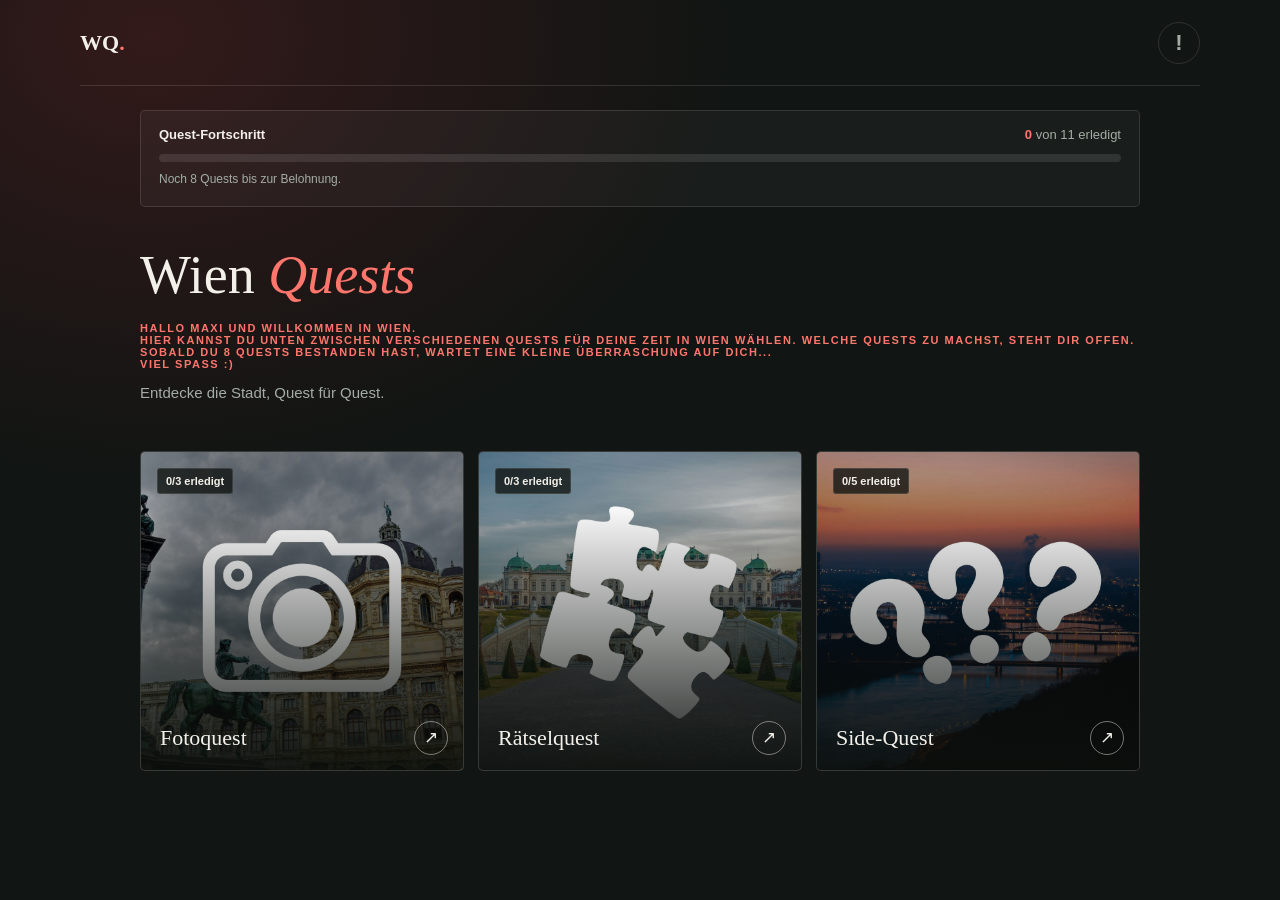
==== index.html @ 74e20c8c "Add files via upload" ====
<!doctype html>
<html lang="de">
<head>
	<meta charset="utf-8">
	<meta name="viewport" content="width=device-width, initial-scale=1">
	<meta name="theme-color" content="#111513">
	<title>Wiener Quest</title>
	<link rel="stylesheet" href="main.css">
</head>
<body>
	<header class="site-header">
		<a class="brand" href="index.html" aria-label="Zur Startseite">WQ<span>.</span></a>
		<a class="settings-link" href="legalnotice.html" aria-label="Legalnotice" title="Legalnotice"> ! </a>
	</header>

	<main class="page-content home-page">
		<section class="progress-panel" aria-labelledby="progress-title">
			<div class="progress-summary">
				<h2 id="progress-title">Quest-Fortschritt</h2>
				<p><span id="completed-count">0</span> von 11 erledigt</p>
			</div>
			<a class="progress-track-link" id="reward-link" href="bestanden.html" aria-label="Belohnung nach acht erledigten Quests" aria-disabled="true" tabindex="-1">
				<div class="progress-track" role="progressbar" aria-label="Erledigte Quests" aria-valuemin="0" aria-valuemax="11" aria-valuenow="0">
					<div class="progress-fill"></div>
				</div>
			</a>
			<p class="progress-unlock-status" id="reward-unlock-status" aria-live="polite">Noch 8 Quests bis zur Belohnung.</p>
		</section>

		<section class="intro" aria-labelledby="page-title">
      
            <h1 id="page-title">Wien <span>Quests</span></h1> </br> 
			<p class="eyebrow">Hallo Maxi und willkommen in Wien. </br> 
                Hier kannst du unten zwischen verschiedenen Quests für deine Zeit in Wien wählen.
                Welche Quests zu machst, steht dir offen. <br> Sobald du 8 Quests bestanden hast, wartet eine kleine Überraschung auf dich... 
                <br> Viel Spaß :)</p>
			<p class="intro-copy">Entdecke die Stadt, Quest für Quest.</p>
		</section>

		<nav class="quest-grid" aria-label="Quests auswählen">
			<a class="quest-card quest-card--photo" href="fotoquests.html">
				<span class="quest-visual" aria-hidden="true"></span>
				<span class="quest-title">Fotoquest</span>
				<span class="quest-progress-label" data-quest-group="foto">0/3 erledigt</span>
				<span class="quest-arrow" aria-hidden="true">↗</span>
			</a>
			<a class="quest-card quest-card--riddle" href="reatselquest.html">
				<span class="quest-visual" aria-hidden="true"></span>
				<span class="quest-title">Rätselquest</span>
				<span class="quest-progress-label" data-quest-group="raetsel">0/3 erledigt</span>
				<span class="quest-arrow" aria-hidden="true">↗</span>
			</a>
			<a class="quest-card quest-card--rain" href="side-quests.html">
				<span class="quest-visual" aria-hidden="true"></span>
				<span class="quest-title">Side-Quest</span>
				<span class="quest-progress-label" data-quest-group="side">0/5 erledigt</span>
				<span class="quest-arrow" aria-hidden="true">↗</span>
			</a>
		</nav>
	</main>
	<script src="fotoquest.js" defer></script>
</body>
</html>
---- main.css ----
:root {
	color-scheme: dark;
	--page: #111513;
	--surface: #1a201d;
	--surface-hover: #222a26;
	--ink: #f2f0e9;
	--muted: #a3ada5;
	--accent: #ff766d;
	--line: rgba(242, 240, 233, 0.13);
}

* {
	box-sizing: border-box;
}

body {
	min-width: 0;
	min-height: 100vh;
	margin: 0;
	color: var(--ink);
	background:
		radial-gradient(ellipse at 12% 4%, rgba(153, 39, 48, 0.25), transparent 36rem),
		var(--page);
	font-family: "Trebuchet MS", "Segoe UI", sans-serif;
}

.site-header {
	width: min(100% - 40px, 1120px);
	height: 76px;
	margin: 0 auto;
	display: flex;
	align-items: center;
	justify-content: space-between;
	border-bottom: 1px solid var(--line);
}

.brand {
	color: var(--ink);
	font-family: Georgia, "Times New Roman", serif;
	font-size: 22px;
	font-weight: 700;
	text-decoration: none;
}

.brand span {
	color: var(--accent);
}

.settings-link {
	width: 42px;
	height: 42px;
	display: grid;
	place-items: center;
	color: var(--muted);
	border: 1px solid var(--line);
	border-radius: 50%;
	margin-left: auto;
	font-size: 22px;
	font-weight: 700;
	text-decoration: none;
	transition: color 160ms ease, border-color 160ms ease, background 160ms ease;
}

.settings-link:hover,
.settings-link:focus-visible {
	color: var(--accent);
	border-color: var(--accent);
	background: rgba(255, 118, 109, 0.08);
}

.settings-link svg {
	width: 19px;
	height: 19px;
	fill: none;
	stroke: currentColor;
	stroke-linecap: round;
	stroke-linejoin: round;
	stroke-width: 1.5;
}

.page-content {
	width: min(100% - 40px, 1000px);
	margin: 0 auto;
	padding: 76px 0 88px;
}

.page-content.home-page {
	padding-top: 24px;
}

.intro {
	margin-bottom: 42px;
}

.eyebrow {
	margin: 0 0 14px;
	color: var(--accent);
	font-size: 11px;
	font-weight: 700;
	letter-spacing: 0.14em;
	text-transform: uppercase;
}

h1 {
	margin: 0;
	font-family: Georgia, "Times New Roman", serif;
	font-size: 54px;
	font-weight: 400;
	line-height: 1.05;
}

h1 span {
	color: var(--accent);
	font-style: italic;
}

.intro-copy {
	margin: 14px 0 0;
	color: var(--muted);
	font-size: 15px;
}

.legal-page .intro {
	margin-bottom: 32px;
}

.reward-page .intro {
	margin-bottom: 24px;
}

.reward-message {
	max-width: 64ch;
	margin: 0 0 24px;
	color: var(--muted);
	font-size: 16px;
	line-height: 1.65;
}

.spotify-embed {
	width: min(100%, 660px);
	height: 352px;
	display: block;
	border: 0;
	border-radius: 5px;
}

.legal-sections {
	border-top: 1px solid var(--line);
}

.legal-section {
	padding: 22px 0;
	border-bottom: 1px solid var(--line);
}

.legal-section h2 {
	margin: 0 0 10px;
	font-family: Georgia, "Times New Roman", serif;
	font-size: 24px;
	font-weight: 400;
}

.legal-section p {
	max-width: 72ch;
	margin: 8px 0 0;
	color: var(--muted);
	font-size: 14px;
	line-height: 1.65;
}

.reset-section {
	margin-top: 28px;
	border-top: 1px solid var(--line);
}

.reset-status {
	min-height: 18px;
}

.legal-placeholder {
	color: var(--accent);
}

.progress-panel {
	margin-bottom: 40px;
	padding: 16px 18px;
	background: rgba(255, 255, 255, 0.035);
	border: 1px solid var(--line);
	border-radius: 5px;
}

.progress-summary {
	display: flex;
	align-items: baseline;
	justify-content: space-between;
	gap: 16px;
	margin-bottom: 12px;
}

.progress-summary h2,
.progress-summary p {
	margin: 0;
	font-size: 13px;
}

.progress-summary h2 {
	color: var(--ink);
	font-weight: 600;
}

.progress-summary p {
	color: var(--muted);
}

.progress-summary p span {
	color: var(--accent);
	font-weight: 700;
}

.progress-track {
	height: 8px;
	overflow: hidden;
	background: rgba(255, 255, 255, 0.1);
	border-radius: 99px;
}

.progress-track-link {
	display: block;
	color: inherit;
	text-decoration: none;
}

.progress-track-link[aria-disabled="true"] {
	cursor: default;
	pointer-events: none;
}

.progress-track-link.is-unlocked {
	cursor: pointer;
}

.progress-track-link.is-unlocked .progress-track {
	height: 12px;
	background: rgba(255, 118, 109, 0.22);
	box-shadow: 0 0 0 2px rgba(255, 118, 109, 0.25), 0 0 18px rgba(255, 118, 109, 0.28);
}

.progress-track-link.is-unlocked .progress-fill {
	background: linear-gradient(90deg, #ff766d, #ffd166);
}

.progress-track-link.is-unlocked:focus-visible {
	outline: 2px solid var(--accent);
	outline-offset: 5px;
	border-radius: 99px;
}

.progress-unlock-status {
	min-height: 18px;
	margin: 10px 0 0;
	color: var(--muted);
	font-size: 12px;
}

.progress-panel.is-unlocked {
	border-color: var(--accent);
	background: rgba(255, 118, 109, 0.06);
}

.progress-panel.is-unlocked .progress-unlock-status {
	color: var(--accent);
	font-weight: 700;
}

.progress-fill {
	width: 0;
	height: 100%;
	background: linear-gradient(90deg, #a92e39, var(--accent));
	border-radius: inherit;
	transition: width 350ms ease;
}

.photo-page .intro {
	margin-bottom: 32px;
}

.side-page .intro {
	margin-bottom: 32px;
}

.side-quest-list {
	display: grid;
	gap: 14px;
}

.side-quest {
	padding: 20px;
	background: var(--surface);
	border: 1px solid var(--line);
	border-radius: 5px;
	transition: border-color 180ms ease;
}

.side-quest.is-complete {
	border-color: var(--accent);
}

.side-quest-heading {
	display: grid;
	grid-template-columns: 42px minmax(0, 1fr);
	gap: 14px;
	align-items: start;
}

.side-quest h2 {
	margin: 0;
	font-family: Georgia, "Times New Roman", serif;
	font-size: 22px;
	font-weight: 400;
}

.side-quest-heading p {
	margin: 7px 0 0;
	color: var(--muted);
	font-size: 14px;
	line-height: 1.5;
}

.side-quest-content {
	margin: 18px 0 0 56px;
}

.side-quest-content label {
	display: block;
	margin-bottom: 8px;
	color: var(--ink);
	font-size: 13px;
	font-weight: 700;
}

.side-quest-controls {
	display: grid;
	grid-template-columns: minmax(0, 1fr) auto;
	gap: 10px;
}

.side-quest-content input[type="number"],
.side-quest-content input[type="url"] {
	min-width: 0;
	min-height: 42px;
	padding: 9px 11px;
	color: var(--ink);
	background: var(--page);
	border: 1px solid var(--line);
	border-radius: 4px;
	font: inherit;
}

.side-quest-content input[type="range"] {
	width: 100%;
	margin: 5px 0 0;
	accent-color: var(--accent);
}

.side-quest-content input:focus-visible,
.side-quest-content button:focus-visible {
	outline: 2px solid var(--accent);
	outline-offset: 3px;
}

.side-quest-content button:disabled {
	opacity: 0.6;
	cursor: not-allowed;
}

.side-quest-status {
	min-height: 18px;
	margin: 8px 0 0 56px;
	color: var(--muted);
	font-size: 12px;
}

.riddle-page .intro {
	margin-bottom: 32px;
}

.riddle-list {
	display: grid;
	gap: 14px;
}

.riddle-card {
	padding: 20px;
	background: var(--surface);
	border: 1px solid var(--line);
	border-radius: 5px;
	transition: border-color 180ms ease;
}

.riddle-card.is-complete {
	border-color: var(--accent);
}

.riddle-card-heading {
	display: grid;
	grid-template-columns: 42px minmax(0, 1fr);
	gap: 14px;
	align-items: start;
}

.riddle-card h2 {
	margin: 0;
	font-family: Georgia, "Times New Roman", serif;
	font-size: 22px;
	font-weight: 400;
}

.riddle-card-heading p {
	margin: 7px 0 0;
	color: var(--muted);
	font-size: 14px;
	line-height: 1.5;
}

.riddle-form {
	margin: 18px 0 0 56px;
}

.riddle-form label {
	display: block;
	margin-bottom: 8px;
	color: var(--ink);
	font-size: 13px;
	font-weight: 700;
}

.riddle-controls {
	display: grid;
	grid-template-columns: minmax(0, 1fr) auto;
	gap: 10px;
}

.riddle-controls input {
	min-width: 0;
	min-height: 42px;
	padding: 9px 11px;
	color: var(--ink);
	background: var(--page);
	border: 1px solid var(--line);
	border-radius: 4px;
	font: inherit;
}

.riddle-controls input:focus-visible {
	outline: 2px solid var(--accent);
	outline-offset: 3px;
}

.riddle-controls input[aria-invalid="true"] {
	border-color: #ff766d;
}

.riddle-submit {
	min-height: 42px;
	margin-top: 0;
}

.riddle-submit:disabled {
	opacity: 0.65;
	cursor: default;
}

.riddle-feedback {
	min-height: 18px;
	margin: 8px 0 0;
	color: var(--muted);
	font-size: 12px;
}

.riddle-feedback.is-correct {
	color: var(--accent);
	font-weight: 700;
}

.riddle-feedback.is-incorrect {
	color: #ff9289;
}

.file-label {
	display: block;
	margin-bottom: 8px;
	color: var(--ink);
	font-size: 13px;
	font-weight: 700;
}

.photo-upload-form input[type="file"],
.side-quest-content input[type="file"] {
	width: 100%;
	color: var(--muted);
	font: inherit;
}

.photo-upload-form input:focus-visible,
.upload-button:focus-visible {
	outline: 2px solid var(--accent);
	outline-offset: 3px;
}

.photo-quest-list {
	display: grid;
	gap: 14px;
}

.photo-quest {
	padding: 20px;
	background: var(--surface);
	border: 1px solid var(--line);
	border-radius: 5px;
	transition: border-color 180ms ease;
}

.photo-quest.is-complete {
	border-color: var(--accent);
}

.photo-quest-heading {
	display: grid;
	grid-template-columns: 42px minmax(0, 1fr);
	gap: 14px;
	align-items: start;
}

.quest-number {
	color: var(--accent);
	font-family: Georgia, "Times New Roman", serif;
	font-size: 21px;
}

.photo-quest h2 {
	margin: 0;
	font-family: Georgia, "Times New Roman", serif;
	font-size: 22px;
	font-weight: 400;
}

.photo-quest-heading p {
	margin: 7px 0 0;
	color: var(--muted);
	font-size: 14px;
	line-height: 1.5;
}

.photo-upload-form {
	margin: 18px 0 0 56px;
}

.photo-upload-form input[type="file"]::file-selector-button,
.side-quest-content input[type="file"]::file-selector-button {
	margin-right: 10px;
	padding: 8px 10px;
	color: var(--ink);
	background: var(--page);
	border: 1px solid var(--line);
	border-radius: 3px;
	cursor: pointer;
}

.upload-button {
	min-height: 42px;
	margin-top: 12px;
	padding: 0 16px;
	color: #201312;
	background: var(--accent);
	border: 0;
	border-radius: 4px;
	font: inherit;
	font-size: 13px;
	font-weight: 700;
	cursor: pointer;
}

.upload-button:hover {
	background: #ff9289;
}

.upload-button:disabled,
.photo-upload-form input[type="file"]:disabled {
	opacity: 0.6;
	cursor: not-allowed;
}

.completion-label {
	margin: 12px 0 0;
	color: var(--accent);
	font-size: 13px;
	font-weight: 700;
}

.upload-status {
	min-height: 18px;
	margin: 6px 0 0;
	color: var(--muted);
	font-size: 12px;
}

.confetti-layer {
	position: fixed;
	inset: 0;
	z-index: 10;
	overflow: hidden;
	pointer-events: none;
}

.confetti-piece {
	position: absolute;
	top: -12px;
	width: 9px;
	height: 14px;
	border-radius: 2px;
	animation: confetti-fall 2.8s ease-in forwards;
}

@keyframes confetti-fall {
	to {
		transform: translate3d(var(--confetti-drift), 105vh, 0) rotate(720deg);
		opacity: 0;
	}
}

@media (prefers-reduced-motion: reduce) {
	*,
	*::before,
	*::after {
		scroll-behavior: auto !important;
		animation-duration: 1.5s !important;
		transition-duration: 0.01ms !important;
	}
}

.quest-grid {
	display: grid;
	grid-template-columns: repeat(2, minmax(0, 1fr));
	gap: 16px;
}

.quest-card {
	position: relative;
	min-height: 220px;
	overflow: hidden;
	display: flex;
	align-items: flex-end;
	padding: 21px;
	color: var(--ink);
	background: var(--surface);
	border: 1px solid var(--line);
	border-radius: 5px;
	text-decoration: none;
	isolation: isolate;
	transition: border-color 180ms ease, transform 180ms ease;
}

.quest-card:hover {
	border-color: rgba(255, 118, 109, 0.62);
	transform: translateY(-3px);
}

.quest-card.is-complete {
	border-color: var(--accent);
}

.quest-progress-label {
	position: absolute;
	top: 16px;
	left: 16px;
	padding: 6px 8px;
	color: var(--ink);
	background: rgba(17, 21, 19, 0.78);
	border: 1px solid var(--line);
	border-radius: 3px;
	font-size: 11px;
	font-weight: 700;
}

.quest-card.is-complete .quest-progress-label {
	color: var(--accent);
	border-color: rgba(255, 118, 109, 0.55);
}

.quest-card:focus-visible,
.brand:focus-visible {
	outline: 2px solid var(--accent);
	outline-offset: 4px;
}

.quest-visual {
	position: absolute;
	z-index: -2;
	inset: 0;
	background-position: center;
	background-size: cover;
	transition: transform 350ms ease;
}

.quest-card:hover .quest-visual {
	transform: scale(1.035);
}

.quest-visual::after {
	position: absolute;
	inset: 0;
	content: "";
	background: linear-gradient(0deg, rgba(11, 15, 12, 0.92), rgba(11, 15, 12, 0.03) 82%);
}

.quest-card--photo .quest-visual {
	background-image: url("img/fotoquest.jpg"), linear-gradient(135deg, #5a1c25, #b83b42 58%, #e47764);
}

.quest-card--riddle .quest-visual {
	background-image: url("img/raetselquest.jpg"), linear-gradient(135deg, #401b2a, #963244 56%, #cf665b);
}

.quest-card--rain .quest-visual {
	background-image: url("img/side.jpg"), linear-gradient(135deg, #4c2025, #a33c3f 54%, #d76c59);
}

.quest-title {
	font-family: Georgia, "Times New Roman", serif;
	font-size: 25px;
	line-height: 1.15;
}

.quest-arrow {
	position: absolute;
	right: 19px;
	bottom: 19px;
	width: 34px;
	height: 34px;
	display: grid;
	place-items: center;
	color: var(--ink);
	border: 1px solid rgba(242, 240, 233, 0.46);
	border-radius: 50%;
	font-size: 17px;
	line-height: 1;
}

@media (min-width: 760px) {
	.site-header {
		height: 86px;
	}

	.page-content {
		padding-top: 98px;
	}

	.intro {
		margin-bottom: 50px;
	}

	.quest-grid {
		grid-template-columns: repeat(3, minmax(0, 1fr));
		gap: 14px;
	}

	.quest-card {
		min-height: 320px;
		padding: 19px;
	}

	.quest-title {
		font-size: 22px;
	}

	.quest-arrow {
		right: 15px;
		bottom: 15px;
	}
}

@media (max-width: 420px) {
	.site-header,
	.page-content {
		width: calc(100% - 32px);
	}

	.page-content {
		padding-top: 56px;
	}

	h1 {
		font-size: 44px;
	}

	.quest-grid {
		gap: 10px;
	}

	.quest-card {
		min-height: 185px;
		padding: 14px;
	}

	.quest-title {
		max-width: calc(100% - 24px);
		font-size: 19px;
	}

	.quest-arrow {
		right: 10px;
		bottom: 11px;
		width: 28px;
		height: 28px;
	}

	.quest-progress-label {
		top: 10px;
		left: 10px;
	}

	.progress-panel {
		margin-bottom: 32px;
		padding: 14px;
	}

	.photo-quest {
		padding: 16px;
	}

	.photo-quest-heading {
		grid-template-columns: 32px minmax(0, 1fr);
		gap: 10px;
	}

	.photo-quest h2 {
		font-size: 20px;
	}

	.photo-upload-form {
		margin-left: 42px;
	}

	.side-quest {
		padding: 16px;
	}

	.side-quest-heading {
		grid-template-columns: 32px minmax(0, 1fr);
		gap: 10px;
	}

	.side-quest h2 {
		font-size: 20px;
	}

	.side-quest-content,
	.side-quest-status {
		margin-left: 42px;
	}

	.side-quest-controls {
		grid-template-columns: minmax(0, 1fr);
	}

	.side-quest-controls .upload-button,
	.side-quest-content > .upload-button {
		width: 100%;
	}

	.riddle-card {
		padding: 16px;
	}

	.riddle-card-heading {
		grid-template-columns: 32px minmax(0, 1fr);
		gap: 10px;
	}

	.riddle-card h2 {
		font-size: 20px;
	}

	.riddle-form {
		margin-left: 42px;
	}

	.riddle-controls {
		grid-template-columns: minmax(0, 1fr);
	}

	.riddle-submit {
		width: 100%;
	}

	.upload-button {
		width: 100%;
	}
}
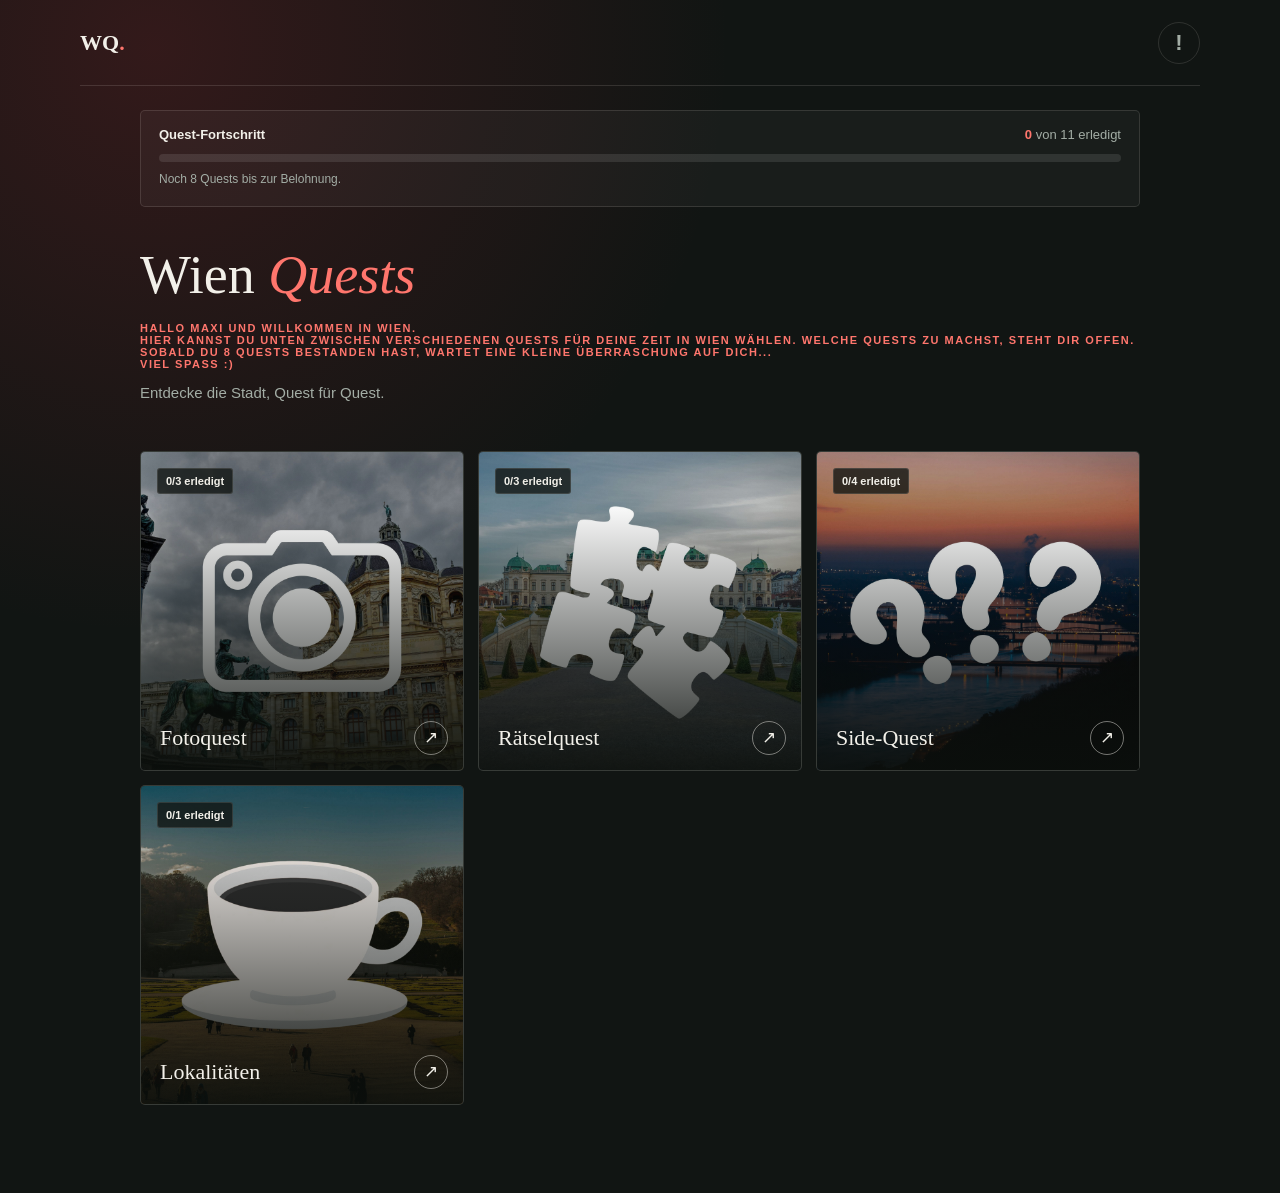
==== commit c72a8cfe: "Add files via upload" ====
--- a/index.html
+++ b/index.html
@@ -53,7 +53,14 @@
 			<a class="quest-card quest-card--rain" href="side-quests.html">
 				<span class="quest-visual" aria-hidden="true"></span>
 				<span class="quest-title">Side-Quest</span>
-				<span class="quest-progress-label" data-quest-group="side">0/5 erledigt</span>
+				<span class="quest-progress-label" data-quest-group="side">0/4 erledigt</span>
+				<span class="quest-arrow" aria-hidden="true">↗</span>
+			</a>
+
+			<a class="quest-card quest-card--cafe" href="lokal.html">
+				<span class="quest-visual" aria-hidden="true"></span>
+				<span class="quest-title">Lokalitäten</span>
+				<span class="quest-progress-label" data-quest-group="lokal">0/1 erledigt</span>
 				<span class="quest-arrow" aria-hidden="true">↗</span>
 			</a>
 		</nav>
--- a/main.css
+++ b/main.css
@@ -288,6 +288,167 @@
 	margin-bottom: 32px;
 }
 
+.local-page .intro {
+	margin-bottom: 32px;
+}
+
+.local-list {
+	display: grid;
+	gap: 14px;
+}
+
+.local-entry {
+	position: relative;
+	padding: 20px;
+	background: var(--surface);
+	border: 1px solid var(--line);
+	border-radius: 5px;
+}
+
+.local-entry-delete {
+	flex: 0 0 42px;
+	width: 42px;
+	height: 42px;
+	display: grid;
+	place-items: center;
+	padding: 0;
+	color: var(--muted);
+	background: transparent;
+	border: 1px solid var(--line);
+	border-radius: 4px;
+	cursor: pointer;
+}
+
+.local-entry-delete:not(:disabled):hover,
+.local-entry-delete:not(:disabled):focus-visible {
+	color: var(--accent);
+	border-color: var(--accent);
+}
+
+.local-entry-delete:disabled {
+	opacity: 0.42;
+	cursor: not-allowed;
+}
+
+.local-entry-delete svg {
+	width: 18px;
+	height: 18px;
+	fill: none;
+	stroke: currentColor;
+	stroke-linecap: round;
+	stroke-linejoin: round;
+	stroke-width: 1.5;
+}
+
+.local-entry-title {
+	margin: 0 0 18px;
+	font-family: Georgia, "Times New Roman", serif;
+	font-size: 22px;
+	font-weight: 400;
+}
+
+.local-entry-title-input {
+	width: 100%;
+	padding: 0;
+	color: var(--ink);
+	background: transparent;
+	border: 0;
+	border-bottom: 1px solid var(--line);
+	border-radius: 0;
+	font: inherit;
+}
+
+.local-entry-title-input::placeholder {
+	color: var(--muted);
+	opacity: 1;
+}
+
+.local-entry-title-input:focus-visible {
+	outline: 2px solid var(--accent);
+	outline-offset: 4px;
+}
+
+.local-entry-form {
+	display: grid;
+	gap: 8px;
+}
+
+.local-entry-form label {
+	margin-top: 8px;
+	color: var(--ink);
+	font-size: 13px;
+	font-weight: 700;
+}
+
+.local-entry-form textarea {
+	width: 100%;
+	min-width: 0;
+	padding: 10px 12px;
+	color: var(--ink);
+	background: var(--page);
+	border: 1px solid var(--line);
+	border-radius: 4px;
+	font: inherit;
+}
+
+.local-entry-form textarea {
+	min-height: 96px;
+	resize: vertical;
+}
+
+.local-entry-form input[type="range"] {
+	width: 100%;
+	margin: 4px 0 8px;
+	accent-color: var(--accent);
+}
+
+.local-entry-form input:focus-visible,
+.local-entry-form textarea:focus-visible,
+.local-entry-form button:focus-visible,
+.add-local-button:focus-visible {
+	outline: 2px solid var(--accent);
+	outline-offset: 3px;
+}
+
+.local-entry-actions {
+	display: flex;
+	align-items: center;
+	justify-content: space-between;
+	gap: 12px;
+	margin-top: 6px;
+}
+
+.local-entry-actions .upload-button {
+	flex: 0 1 auto;
+	margin-top: 0;
+}
+
+.local-entry-status,
+.local-quest-status {
+	min-height: 18px;
+	margin: 8px 0 0;
+	color: var(--muted);
+	font-size: 12px;
+}
+
+.add-local-button {
+	min-height: 42px;
+	margin-top: 18px;
+	padding: 0 14px;
+	color: var(--ink);
+	background: transparent;
+	border: 1px solid var(--line);
+	border-radius: 4px;
+	font: inherit;
+	font-size: 13px;
+	cursor: pointer;
+}
+
+.add-local-button:hover {
+	border-color: var(--accent);
+	color: var(--accent);
+}
+
 .side-quest-list {
 	display: grid;
 	gap: 14px;
@@ -403,7 +564,7 @@
 
 .riddle-card-heading {
 	display: grid;
-	grid-template-columns: 42px minmax(0, 1fr);
+	grid-template-columns: 42px minmax(0, 1fr) auto;
 	gap: 14px;
 	align-items: start;
 }
@@ -420,6 +581,83 @@
 	color: var(--muted);
 	font-size: 14px;
 	line-height: 1.5;
+}
+
+.riddle-hint-button {
+	min-height: 34px;
+	margin: 0;
+	padding: 0 10px;
+	color: var(--accent);
+	background: transparent;
+	border: 1px solid rgba(255, 118, 109, 0.4);
+	border-radius: 4px;
+	font: inherit;
+	font-size: 12px;
+	white-space: nowrap;
+	cursor: pointer;
+}
+
+.riddle-hint-button:hover,
+.riddle-hint-button:focus-visible {
+	background: rgba(255, 118, 109, 0.08);
+	border-color: var(--accent);
+}
+
+.riddle-hint-dialog {
+	width: min(calc(100% - 32px), 420px);
+	padding: 22px;
+	color: var(--ink);
+	background: var(--surface);
+	border: 1px solid var(--line);
+	border-radius: 5px;
+	box-shadow: 0 18px 60px rgba(0, 0, 0, 0.45);
+}
+
+.riddle-hint-dialog::backdrop {
+	background: rgba(7, 10, 8, 0.72);
+	backdrop-filter: blur(3px);
+}
+
+.riddle-hint-dialog-header {
+	display: flex;
+	align-items: center;
+	justify-content: space-between;
+	gap: 16px;
+}
+
+.riddle-hint-dialog h2 {
+	margin: 0;
+	font-family: Georgia, "Times New Roman", serif;
+	font-size: 23px;
+	font-weight: 400;
+}
+
+.riddle-hint-dialog p {
+	margin: 16px 0 0;
+	color: var(--muted);
+	font-size: 14px;
+	line-height: 1.6;
+}
+
+.riddle-hint-close {
+	width: 34px;
+	height: 34px;
+	flex: 0 0 34px;
+	padding: 0;
+	color: var(--muted);
+	background: transparent;
+	border: 1px solid var(--line);
+	border-radius: 50%;
+	font: inherit;
+	font-size: 22px;
+	line-height: 1;
+	cursor: pointer;
+}
+
+.riddle-hint-close:hover,
+.riddle-hint-close:focus-visible {
+	color: var(--accent);
+	border-color: var(--accent);
 }
 
 .riddle-form {
@@ -725,6 +963,11 @@
 	background-image: url("img/side.jpg"), linear-gradient(135deg, #4c2025, #a33c3f 54%, #d76c59);
 }
 
+.quest-card--cafe .quest-visual{
+	background-image: url("img/lokalitäten.jpg"), linear-gradient(135deg, #4c2025, #a33c3f 54%, #d76c59);
+}
+
+
 .quest-title {
 	font-family: Georgia, "Times New Roman", serif;
 	font-size: 25px;
@@ -845,6 +1088,23 @@
 		padding: 16px;
 	}
 
+	.local-entry {
+		padding: 16px;
+	}
+
+	.local-entry-title {
+		font-size: 20px;
+	}
+
+	.local-entry-actions .upload-button {
+		width: auto;
+		flex: 1;
+	}
+
+	.add-local-button {
+		width: 100%;
+	}
+
 	.side-quest-heading {
 		grid-template-columns: 32px minmax(0, 1fr);
 		gap: 10px;
@@ -873,7 +1133,7 @@
 	}
 
 	.riddle-card-heading {
-		grid-template-columns: 32px minmax(0, 1fr);
+		grid-template-columns: 32px minmax(0, 1fr) auto;
 		gap: 10px;
 	}
 
@@ -885,6 +1145,12 @@
 		margin-left: 42px;
 	}
 
+	.riddle-hint-button {
+		min-height: 32px;
+		padding: 0 8px;
+		font-size: 11px;
+	}
+
 	.riddle-controls {
 		grid-template-columns: minmax(0, 1fr);
 	}
